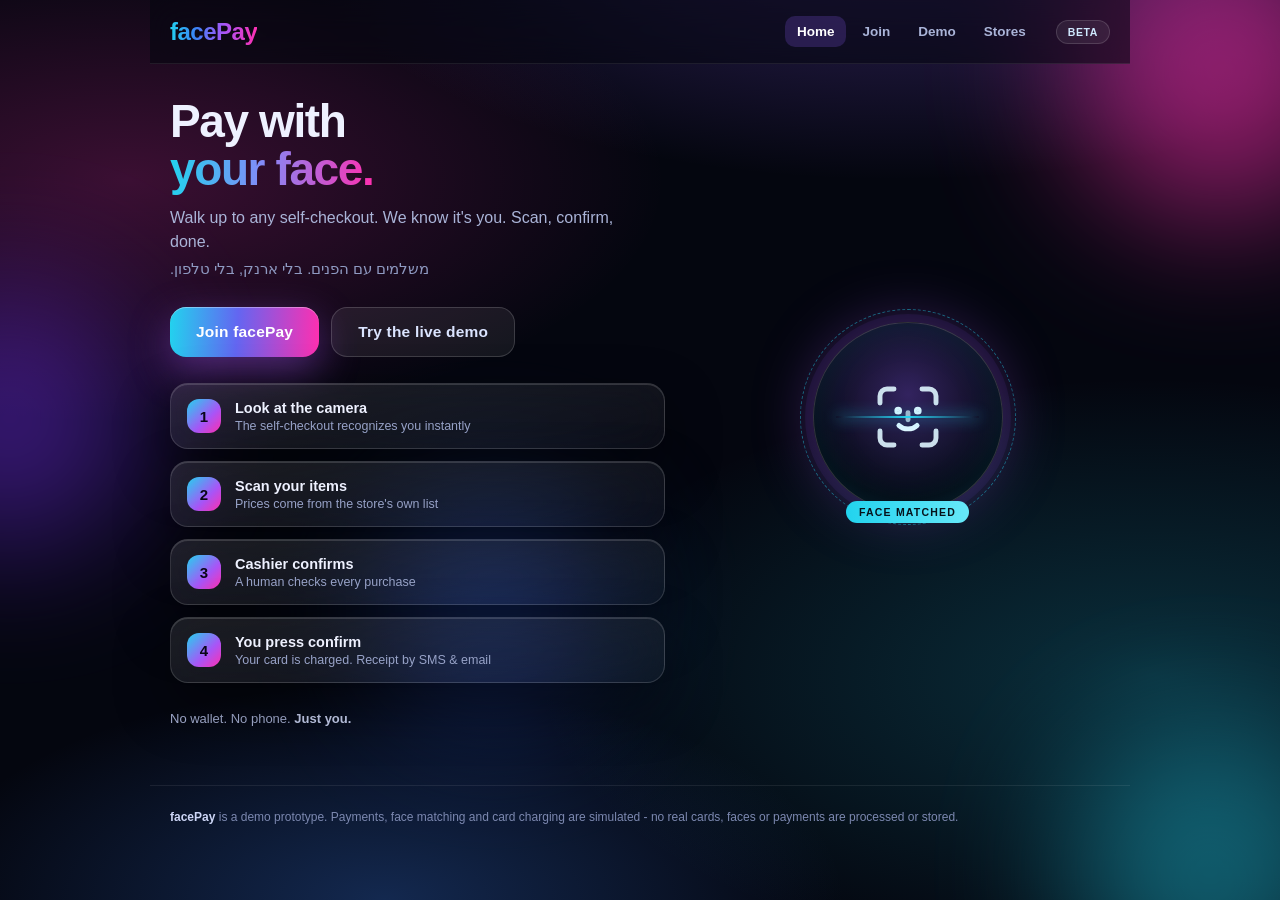
==== index.html @ 2b4fb9c6 "facePay demo: homepage, signup wizard, self-checkout demo, store dashboard" ====
<!DOCTYPE html>
<html lang="en">
<head>
<meta charset="UTF-8">
<meta name="viewport" content="width=device-width, initial-scale=1.0, viewport-fit=cover">
<title>facePay - Pay with your face</title>
<meta name="description" content="facePay demo: walk up to any self-checkout, we know it's you. Scan, confirm, done.">
<link rel="stylesheet" href="styles.css">
<link rel="icon" href="data:image/svg+xml,<svg xmlns='http://www.w3.org/2000/svg' viewBox='0 0 24 24' fill='none' stroke='%23a855f7' stroke-width='2' stroke-linecap='round'><path d='M4 8V6a2 2 0 0 1 2-2h2'/><path d='M16 4h2a2 2 0 0 1 2 2v2'/><path d='M20 16v2a2 2 0 0 1-2 2h-2'/><path d='M8 20H6a2 2 0 0 1-2-2v-2'/><circle cx='9.2' cy='10.2' r='.6' fill='%23a855f7'/><circle cx='14.8' cy='10.2' r='.6' fill='%23a855f7'/><path d='M9.4 14.4c.7.7 1.6 1 2.6 1s1.9-.3 2.6-1'/></svg>">
</head>
<body>
<div class="aurora">
  <div class="blob blob-1"></div>
  <div class="blob blob-2"></div>
  <div class="blob blob-3"></div>
  <div class="blob blob-4"></div>
</div>

<header class="site-nav">
  <a class="wordmark" href="#/">facePay</a>
  <nav>
    <a href="#/" data-nav="home">Home</a>
    <a href="#/signup" data-nav="signup">Join</a>
    <a href="#/checkout" data-nav="checkout">Demo</a>
    <a href="#/dashboard" data-nav="dashboard">Stores</a>
  </nav>
  <span class="badge-pill">BETA</span>
</header>

<main id="app"></main>

<footer class="site-foot">
  <p><strong>facePay</strong> is a demo prototype. Payments, face matching and card charging are simulated - no real cards, faces or payments are processed or stored.</p>
</footer>

<script src="app.js"></script>
</body>
</html>
---- styles.css ----
* { box-sizing: border-box; }
html, body { margin: 0; min-height: 100%; }

body {
  font-family: -apple-system, BlinkMacSystemFont, 'Segoe UI', Roboto, 'Helvetica Neue', Arial, sans-serif;
  background: #04060f;
  color: #eef1ff;
  -webkit-font-smoothing: antialiased;
}

/* ---------- aurora backdrop ---------- */
.aurora {
  position: fixed;
  inset: 0;
  z-index: 0;
  overflow: hidden;
  background:
    radial-gradient(ellipse 80% 50% at 70% -10%, rgba(139, 92, 246, 0.35), transparent 60%),
    radial-gradient(ellipse 70% 45% at 10% 20%, rgba(255, 47, 176, 0.22), transparent 60%),
    radial-gradient(ellipse 80% 55% at 90% 75%, rgba(34, 211, 238, 0.20), transparent 60%),
    radial-gradient(ellipse 60% 40% at 30% 100%, rgba(59, 130, 246, 0.28), transparent 60%),
    #04060f;
}
.blob { position: absolute; border-radius: 50%; filter: blur(70px); opacity: 0.55; animation: drift 14s ease-in-out infinite alternate; }
.blob-1 { width: 300px; height: 300px; background: #ff2fb0; top: -80px; right: -90px; }
.blob-2 { width: 260px; height: 260px; background: #7b2ff7; top: 32%; left: -120px; opacity: .45; animation-delay: -4s; }
.blob-3 { width: 280px; height: 280px; background: #22d3ee; bottom: -110px; right: -70px; opacity: .4; animation-delay: -8s; }
.blob-4 { width: 220px; height: 220px; background: #2f6bff; top: 55%; left: 30%; opacity: .35; animation-delay: -11s; }
@keyframes drift { from { transform: translate(0,0) scale(1); } to { transform: translate(30px, -24px) scale(1.08); } }

/* ---------- nav ---------- */
.site-nav {
  position: sticky;
  top: 0;
  z-index: 10;
  display: flex;
  align-items: center;
  gap: 18px;
  max-width: 980px;
  margin: 0 auto;
  padding: 16px 20px;
  background: rgba(4, 6, 15, 0.55);
  backdrop-filter: blur(18px);
  -webkit-backdrop-filter: blur(18px);
  border-bottom: 1px solid rgba(255, 255, 255, 0.08);
}
.site-nav nav { display: flex; gap: 4px; margin-left: auto; }
.site-nav nav a {
  color: #aab4d8;
  text-decoration: none;
  font-size: 13.5px;
  font-weight: 600;
  padding: 8px 12px;
  border-radius: 10px;
}
.site-nav nav a:hover { color: #fff; background: rgba(255,255,255,.07); }
.site-nav nav a.active { color: #fff; background: rgba(139, 92, 246, 0.22); }

.wordmark {
  font-size: 24px;
  font-weight: 800;
  letter-spacing: -0.5px;
  background: linear-gradient(92deg, #22d3ee 0%, #3b82f6 30%, #a855f7 62%, #ff2fb0 100%);
  -webkit-background-clip: text;
  background-clip: text;
  color: transparent;
  text-decoration: none;
}
.badge-pill {
  font-size: 10.5px;
  font-weight: 700;
  letter-spacing: .6px;
  padding: 5px 11px;
  border-radius: 999px;
  color: #cfe9ff;
  background: rgba(255, 255, 255, 0.07);
  border: 1px solid rgba(255, 255, 255, 0.14);
}
@media (max-width: 480px) { .site-nav > .badge-pill { display: none; } }

/* ---------- layout ---------- */
main {
  position: relative;
  z-index: 1;
  max-width: 980px;
  margin: 0 auto;
  padding: 34px 20px 50px;
  min-height: 70vh;
}
.screen-narrow { max-width: 430px; margin: 0 auto; }

.site-foot {
  position: relative;
  z-index: 1;
  max-width: 980px;
  margin: 0 auto;
  padding: 22px 20px 34px;
  border-top: 1px solid rgba(255, 255, 255, 0.08);
}
.site-foot p { font-size: 12px; color: #7c88b0; line-height: 1.6; margin: 0; }
.site-foot strong { color: #cdd6f6; }

/* ---------- shared pieces ---------- */
.glass {
  background: linear-gradient(165deg, rgba(255, 255, 255, 0.10), rgba(255, 255, 255, 0.035));
  border: 1px solid rgba(255, 255, 255, 0.14);
  border-radius: 22px;
  backdrop-filter: blur(20px);
  -webkit-backdrop-filter: blur(20px);
  box-shadow: 0 22px 55px rgba(0, 0, 0, 0.45), inset 0 1px 0 rgba(255, 255, 255, 0.14);
}

.hero-title { font-size: 46px; line-height: 1.04; font-weight: 800; letter-spacing: -1.4px; margin: 0 0 12px; }
.hero-title .grad { background: linear-gradient(92deg, #22d3ee, #818cf8 45%, #ff2fb0); -webkit-background-clip: text; background-clip: text; color: transparent; }
.hero-sub { font-size: 16px; line-height: 1.55; color: #aab4d8; margin: 0 0 6px; max-width: 460px; }
.hero-heb { font-size: 14.5px; color: #8f9ac2; margin: 0 0 30px; direction: rtl; text-align: left; }

.btn {
  display: inline-flex;
  align-items: center;
  justify-content: center;
  gap: 8px;
  padding: 15px 26px;
  border: none;
  border-radius: 16px;
  font-family: inherit;
  font-size: 15.5px;
  font-weight: 800;
  letter-spacing: .2px;
  color: #fff;
  cursor: pointer;
  text-decoration: none;
  background: linear-gradient(93deg, #22d3ee 0%, #6366f1 45%, #ff2fb0 100%);
  box-shadow: 0 14px 40px rgba(168, 85, 247, 0.45), inset 0 1px 0 rgba(255, 255, 255, 0.35);
  transition: transform .15s ease, box-shadow .15s ease;
}
.btn:hover { transform: translateY(-2px); box-shadow: 0 18px 48px rgba(168, 85, 247, 0.55), inset 0 1px 0 rgba(255,255,255,.35); }
.btn:disabled { opacity: .55; cursor: default; transform: none; }
.btn-ghost {
  background: rgba(255, 255, 255, 0.07);
  border: 1px solid rgba(255, 255, 255, 0.16);
  box-shadow: none;
  color: #dbe4ff;
}
.btn-block { display: flex; width: 100%; }
.btn-row { display: flex; gap: 12px; flex-wrap: wrap; }

.section-label { font-size: 12px; font-weight: 700; letter-spacing: 1px; text-transform: uppercase; color: #8f9ac2; margin: 26px 2px 12px; }
.page-title { font-size: 30px; font-weight: 800; letter-spacing: -0.8px; margin: 0 0 6px; }
.page-sub { font-size: 14px; color: #98a3c8; margin: 0 0 22px; }

/* ---------- home ---------- */
.home-grid { display: grid; grid-template-columns: 1.1fr .9fr; gap: 40px; align-items: center; }
@media (max-width: 760px) { .home-grid { grid-template-columns: 1fr; gap: 10px; } }

.scan-wrap { display: flex; justify-content: center; padding: 30px 0; }
.scan-ring {
  position: relative;
  width: 190px;
  height: 190px;
  border-radius: 50%;
  display: flex;
  align-items: center;
  justify-content: center;
  background: radial-gradient(circle at 50% 38%, rgba(139, 92, 246, 0.35), rgba(4, 6, 15, 0.6) 70%);
  border: 1.5px solid rgba(255, 255, 255, 0.18);
  box-shadow: 0 0 0 8px rgba(139, 92, 246, 0.08), 0 0 60px rgba(168, 85, 247, 0.35), inset 0 0 40px rgba(34, 211, 238, 0.12);
}
.scan-ring::before {
  content: '';
  position: absolute;
  inset: -14px;
  border-radius: 50%;
  border: 1.5px dashed rgba(34, 211, 238, 0.45);
  animation: spin 24s linear infinite;
}
@keyframes spin { to { transform: rotate(360deg); } }
.scan-line {
  position: absolute;
  left: 12%;
  right: 12%;
  height: 2px;
  border-radius: 2px;
  background: linear-gradient(90deg, transparent, #22d3ee, transparent);
  box-shadow: 0 0 14px #22d3ee;
  animation: scanmove 2.6s ease-in-out infinite;
}
@keyframes scanmove { 0%, 100% { top: 26%; } 50% { top: 70%; } }
.scan-tag {
  position: absolute;
  bottom: -12px;
  font-size: 10.5px;
  font-weight: 700;
  letter-spacing: 1.2px;
  text-transform: uppercase;
  padding: 5px 13px;
  border-radius: 999px;
  color: #06121a;
  background: linear-gradient(90deg, #22d3ee, #67e8f9);
  white-space: nowrap;
}
.scan-ring.scanning .scan-line { animation-duration: .9s; }
.scan-ring.matched { border-color: rgba(110, 231, 183, 0.6); box-shadow: 0 0 0 8px rgba(16,185,129,.1), 0 0 60px rgba(16,185,129,.4); }
.scan-ring.matched .scan-line { display: none; }
.scan-ring.matched .scan-tag { background: linear-gradient(90deg, #34d399, #6ee7b7); }

.steps { display: flex; flex-direction: column; gap: 12px; margin: 26px 0; }
.step { display: flex; align-items: center; gap: 14px; padding: 15px 16px; border-radius: 18px; }
.step-num {
  flex: none;
  width: 34px;
  height: 34px;
  border-radius: 12px;
  display: flex;
  align-items: center;
  justify-content: center;
  font-weight: 800;
  font-size: 15px;
  color: #0a0618;
  background: linear-gradient(135deg, #22d3ee, #a855f7 60%, #ff2fb0);
}
.step-name { font-size: 14.5px; font-weight: 600; }
.step-detail { font-size: 12.5px; color: #98a3c8; margin-top: 2px; }

/* ---------- forms ---------- */
.field { margin-bottom: 14px; }
.field label { display: block; font-size: 12.5px; font-weight: 600; color: #98a3c8; margin: 0 2px 7px; }
.field input, .field select {
  width: 100%;
  padding: 14px 15px;
  font-family: inherit;
  font-size: 15px;
  color: #eef1ff;
  background: rgba(255, 255, 255, 0.06);
  border: 1px solid rgba(255, 255, 255, 0.14);
  border-radius: 14px;
  outline: none;
  transition: border-color .15s, box-shadow .15s;
}
.field input:focus { border-color: rgba(34, 211, 238, 0.6); box-shadow: 0 0 0 3px rgba(34, 211, 238, 0.15); }
.field-row { display: grid; grid-template-columns: 1fr 1fr; gap: 12px; }
.demo-chip {
  display: inline-flex;
  align-items: center;
  gap: 7px;
  font-size: 11.5px;
  font-weight: 700;
  color: #fcd34d;
  background: rgba(251, 191, 36, 0.1);
  border: 1px solid rgba(251, 191, 36, 0.3);
  padding: 7px 12px;
  border-radius: 999px;
  margin-bottom: 16px;
}

.wizard-dots { display: flex; gap: 8px; margin-bottom: 22px; }
.wizard-dots span { width: 26px; height: 4px; border-radius: 2px; background: rgba(255,255,255,.14); }
.wizard-dots span.on { background: linear-gradient(90deg, #22d3ee, #a855f7); }

.form-card { padding: 24px 22px; }

/* ---------- checkout demo ---------- */
.lane-line { font-size: 13px; color: #93a0c8; margin: -10px 0 18px; }
.face-card { padding: 20px; text-align: center; margin-bottom: 14px; }
.face-avatar {
  width: 74px;
  height: 74px;
  margin: 0 auto 12px;
  border-radius: 50%;
  display: flex;
  align-items: center;
  justify-content: center;
  background: radial-gradient(circle at 50% 35%, rgba(34, 211, 238, 0.4), rgba(123, 47, 247, 0.35));
  border: 1.5px solid rgba(255, 255, 255, 0.22);
  box-shadow: 0 0 34px rgba(34, 211, 238, 0.3);
}
.face-name { font-size: 17px; font-weight: 700; }
.face-sub { font-size: 12.5px; color: #6ee7b7; font-weight: 600; margin-top: 3px; }
.face-sub.wait { color: #93a0c8; }

.items-card { padding: 8px 18px; margin-bottom: 14px; }
.item-row { display: flex; justify-content: space-between; align-items: center; padding: 12px 0; font-size: 14px; border-bottom: 1px solid rgba(255, 255, 255, 0.07); }
.item-row:last-child { border-bottom: none; }
.item-row .price { font-weight: 600; color: #cdd6f6; }
.item-row.total { font-size: 15.5px; font-weight: 800; }
.item-row.total .price { background: linear-gradient(90deg, #22d3ee, #ff2fb0); -webkit-background-clip: text; background-clip: text; color: transparent; font-size: 17px; }
.item-row.flash { animation: flash .5s ease; }
@keyframes flash { from { background: rgba(34, 211, 238, 0.18); } to { background: transparent; } }
.items-empty { padding: 22px 0; text-align: center; font-size: 13px; color: #7c88b0; }

.status-row { display: flex; gap: 10px; margin-bottom: 18px; }
.status-chip { flex: 1; display: flex; align-items: center; justify-content: center; gap: 7px; padding: 11px 8px; border-radius: 14px; font-size: 12.5px; font-weight: 600; }
.status-ok { color: #6ee7b7; background: rgba(16, 185, 129, 0.12); border: 1px solid rgba(16, 185, 129, 0.3); }
.status-card { color: #93c5fd; background: rgba(59, 130, 246, 0.12); border: 1px solid rgba(59, 130, 246, 0.3); }
.status-wait { color: #93a0c8; background: rgba(255, 255, 255, 0.05); border: 1px solid rgba(255, 255, 255, 0.1); }

.spinner {
  width: 15px; height: 15px; flex: none;
  border: 2px solid rgba(255,255,255,.25);
  border-top-color: #22d3ee;
  border-radius: 50%;
  animation: spinfast .7s linear infinite;
}
@keyframes spinfast { to { transform: rotate(360deg); } }

.receipt { padding: 24px 22px; text-align: center; }
.receipt .check {
  width: 64px; height: 64px; margin: 0 auto 14px;
  border-radius: 50%;
  display: flex; align-items: center; justify-content: center;
  font-size: 28px; color: #06121a; font-weight: 800;
  background: linear-gradient(135deg, #34d399, #22d3ee);
  box-shadow: 0 0 44px rgba(52, 211, 153, 0.45);
  animation: pop .45s cubic-bezier(.2, 1.6, .4, 1);
}
@keyframes pop { from { transform: scale(.4); opacity: 0; } to { transform: scale(1); opacity: 1; } }
.receipt h3 { margin: 0 0 4px; font-size: 20px; }
.receipt .r-sub { font-size: 13px; color: #98a3c8; margin-bottom: 16px; }
.receipt .r-lines { text-align: left; border-top: 1px dashed rgba(255,255,255,.18); padding-top: 6px; }

/* ---------- dashboard ---------- */
.stat-grid { display: grid; grid-template-columns: repeat(auto-fit, minmax(150px, 1fr)); gap: 12px; margin-bottom: 14px; }
.stat-card { padding: 16px; }
.stat-label { font-size: 11.5px; font-weight: 600; letter-spacing: .6px; text-transform: uppercase; color: #8f9ac2; }
.stat-value { font-size: 26px; font-weight: 800; margin-top: 6px; background: linear-gradient(90deg, #67e8f9, #c4b5fd); -webkit-background-clip: text; background-clip: text; color: transparent; }
.stat-delta { font-size: 11.5px; color: #6ee7b7; font-weight: 600; margin-top: 3px; }

.dash-grid { display: grid; grid-template-columns: 1fr 1fr; gap: 14px; align-items: start; }
@media (max-width: 760px) { .dash-grid { grid-template-columns: 1fr; } }

.upload-card { padding: 18px; }
.upload-title { font-size: 15px; font-weight: 700; margin-bottom: 4px; }
.upload-sub { font-size: 12.5px; color: #98a3c8; margin-bottom: 14px; }
.upload-drop {
  border: 1.5px dashed rgba(139, 92, 246, 0.55);
  border-radius: 16px;
  padding: 22px 14px;
  text-align: center;
  font-size: 13px;
  color: #c4b5fd;
  background: rgba(139, 92, 246, 0.07);
  margin-bottom: 12px;
  cursor: pointer;
  transition: background .15s;
}
.upload-drop:hover, .upload-drop.over { background: rgba(139, 92, 246, 0.16); }
.file-line { display: flex; align-items: center; justify-content: space-between; font-size: 12.5px; padding: 10px 12px; border-radius: 12px; background: rgba(255, 255, 255, 0.05); border: 1px solid rgba(255, 255, 255, 0.09); margin-top: 8px; }
.file-line .synced { color: #6ee7b7; font-weight: 700; font-size: 11.5px; }

.price-table { width: 100%; border-collapse: collapse; font-size: 13px; }
.price-table th { text-align: left; font-size: 11px; letter-spacing: .6px; text-transform: uppercase; color: #8f9ac2; padding: 10px 12px; border-bottom: 1px solid rgba(255,255,255,.12); }
.price-table td { padding: 9px 12px; border-bottom: 1px solid rgba(255,255,255,.06); color: #dbe4ff; }
.price-table td:last-child, .price-table th:last-child { text-align: right; font-weight: 600; }
.price-card { padding: 8px 10px; }

.tx-card { padding: 8px 18px; }
.tx-row { display: flex; align-items: center; gap: 12px; padding: 12px 0; border-bottom: 1px solid rgba(255, 255, 255, 0.07); font-size: 13.5px; }
.tx-row:last-child { border-bottom: none; }
.tx-face { flex: none; width: 34px; height: 34px; border-radius: 50%; background: linear-gradient(135deg, rgba(34, 211, 238, 0.5), rgba(255, 47, 176, 0.5)); border: 1px solid rgba(255, 255, 255, 0.18); }
.tx-meta { flex: 1; }
.tx-meta .who { font-weight: 600; }
.tx-meta .when { font-size: 11.5px; color: #8f9ac2; }
.tx-amt { font-weight: 700; color: #cdd6f6; }

.toggle-row { display: flex; align-items: center; justify-content: space-between; padding: 13px 2px; font-size: 13.5px; border-bottom: 1px solid rgba(255,255,255,.07); }
.toggle-row:last-child { border-bottom: none; }
.toggle { position: relative; width: 42px; height: 24px; border-radius: 999px; background: rgba(255,255,255,.14); border: none; cursor: pointer; transition: background .2s; flex: none; }
.toggle::after { content: ''; position: absolute; top: 3px; left: 3px; width: 18px; height: 18px; border-radius: 50%; background: #fff; transition: left .2s; }
.toggle.on { background: linear-gradient(90deg, #22d3ee, #a855f7); }
.toggle.on::after { left: 21px; }

.toast {
  position: fixed;
  left: 50%;
  bottom: 26px;
  transform: translateX(-50%);
  z-index: 50;
  padding: 12px 20px;
  border-radius: 14px;
  font-size: 13.5px;
  font-weight: 600;
  color: #eef1ff;
  background: rgba(20, 26, 48, 0.92);
  border: 1px solid rgba(139, 92, 246, 0.5);
  box-shadow: 0 14px 40px rgba(0,0,0,.5);
  backdrop-filter: blur(12px);
  animation: toastin .25s ease;
}
@keyframes toastin { from { transform: translate(-50%, 12px); opacity: 0; } to { transform: translate(-50%, 0); opacity: 1; } }
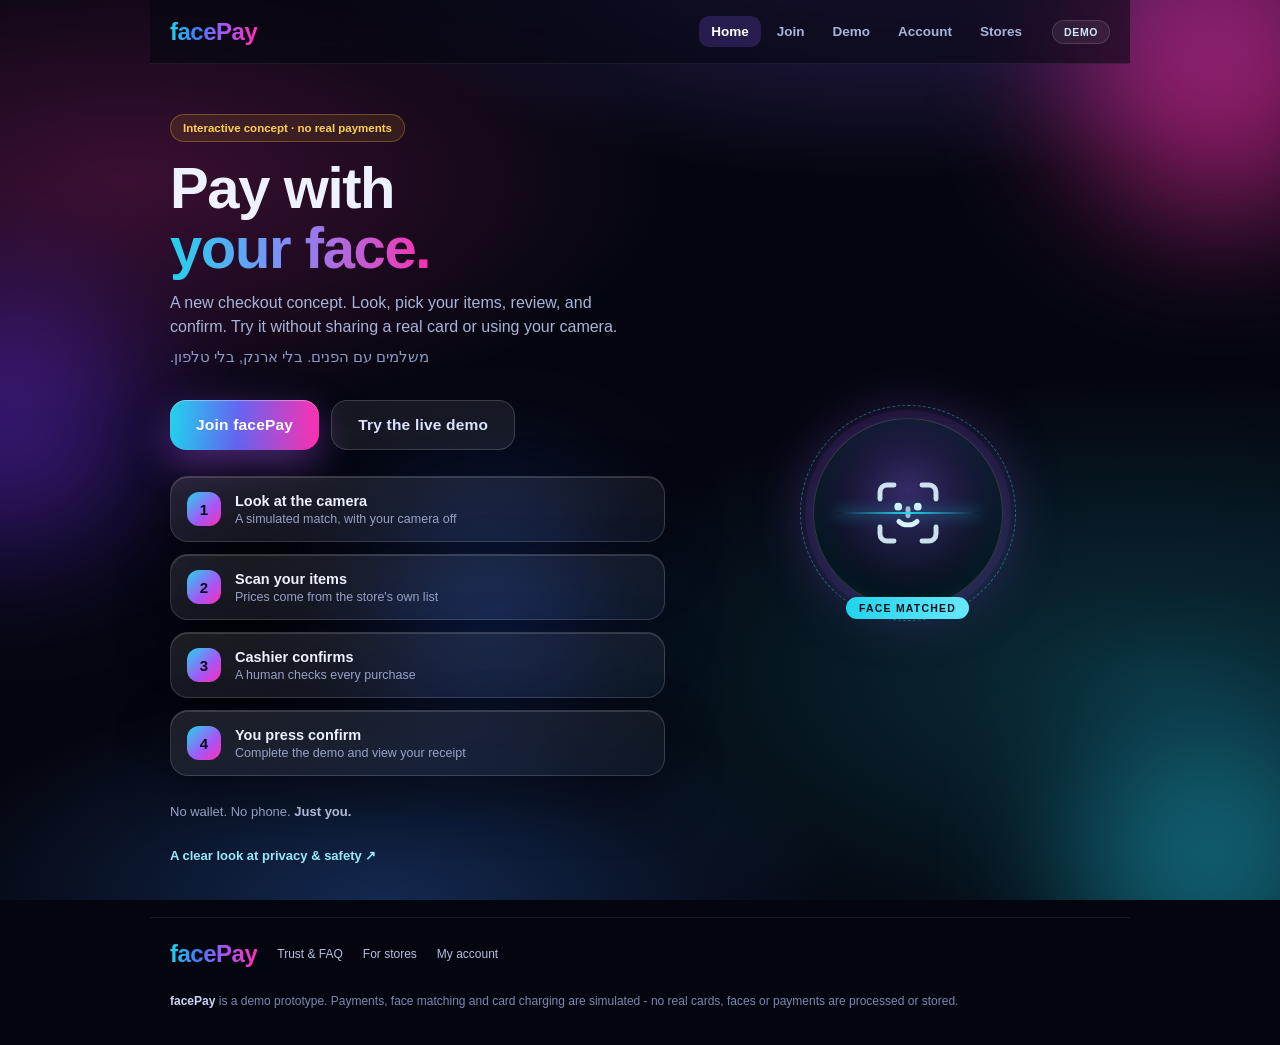
==== commit 07535d95: "Add usable catalog checkout, local receipts, customer account and merchant preview" ====
--- a/index.html
+++ b/index.html
@@ -5,7 +5,7 @@
 <meta name="viewport" content="width=device-width, initial-scale=1.0, viewport-fit=cover">
 <title>facePay - Pay with your face</title>
 <meta name="description" content="facePay demo: walk up to any self-checkout, we know it's you. Scan, confirm, done.">
-<link rel="stylesheet" href="styles.css">
+<link rel="stylesheet" href="styles.css?v=2">
 <link rel="icon" href="data:image/svg+xml,<svg xmlns='http://www.w3.org/2000/svg' viewBox='0 0 24 24' fill='none' stroke='%23a855f7' stroke-width='2' stroke-linecap='round'><path d='M4 8V6a2 2 0 0 1 2-2h2'/><path d='M16 4h2a2 2 0 0 1 2 2v2'/><path d='M20 16v2a2 2 0 0 1-2 2h-2'/><path d='M8 20H6a2 2 0 0 1-2-2v-2'/><circle cx='9.2' cy='10.2' r='.6' fill='%23a855f7'/><circle cx='14.8' cy='10.2' r='.6' fill='%23a855f7'/><path d='M9.4 14.4c.7.7 1.6 1 2.6 1s1.9-.3 2.6-1'/></svg>">
 </head>
 <body>
@@ -22,17 +22,18 @@
     <a href="#/" data-nav="home">Home</a>
     <a href="#/signup" data-nav="signup">Join</a>
     <a href="#/checkout" data-nav="checkout">Demo</a>
-    <a href="#/dashboard" data-nav="dashboard">Stores</a>
+    <a href="#/account" data-nav="account">Account</a>
+    <a href="#/business" data-nav="business">Stores</a>
   </nav>
-  <span class="badge-pill">BETA</span>
+  <span class="badge-pill">DEMO</span>
 </header>
 
-<main id="app"></main>
+<main id="app" tabindex="-1"></main>
 
-<footer class="site-foot">
+<footer class="site-foot"><div class="footer-links"><a class="wordmark" href="#/">facePay</a><a href="#/security">Trust & FAQ</a><a href="#/business">For stores</a><a href="#/account">My account</a></div>
   <p><strong>facePay</strong> is a demo prototype. Payments, face matching and card charging are simulated - no real cards, faces or payments are processed or stored.</p>
 </footer>
 
-<script src="app.js"></script>
+<script src="app.js?v=2"></script>
 </body>
 </html>
--- a/styles.css
+++ b/styles.css
@@ -387,3 +387,160 @@
   animation: toastin .25s ease;
 }
 @keyframes toastin { from { transform: translate(-50%, 12px); opacity: 0; } to { transform: translate(-50%, 0); opacity: 1; } }
+
+/* ---------- product round two ---------- */
+:root { color-scheme: dark; }
+:focus-visible { outline: 2px solid #67e8f9; outline-offset: 4px; }
+.grad { background:linear-gradient(95deg,#67e8f9,#b5a5ff 52%,#ff7dcd);background-clip:text;-webkit-background-clip:text;color:transparent; }
+.eyebrow { color:#8ee9f6;font-size:10px;line-height:1.6;letter-spacing:2px;font-weight:750;margin:0 0 13px; }
+h2 { font-size:25px;line-height:1.2;letter-spacing:-.6px;margin:0 0 14px; }
+h3 { margin:0 0 8px;line-height:1.3; }
+p { line-height:1.65; }
+.muted { color:#abb6d7;font-size:14px;line-height:1.65; }
+.panel { padding:28px; }
+.panel-heading { display:flex;gap:12px;justify-content:space-between;align-items:center;margin-bottom:20px; }
+.panel-heading h2 { font-size:18px;letter-spacing:-.3px;margin:0; }
+.panel-heading .badge-pill { font-size:9px;padding:5px 8px;white-space:nowrap; }
+.text-link { display:inline-block;color:#9aeafb;text-decoration:none;font-size:13px;font-weight:600;line-height:1.6;margin:18px 0 0; }
+.text-link:hover { color:white;text-decoration:underline; }
+.local-note { color:#9ca8ca;font-size:11px;line-height:1.7; }
+.text-button { background:none;border:0;padding:16px 0;color:#a8dff2;cursor:pointer;font-family:inherit;line-height:1.4;font-size:12px; }
+.btn + .btn-block { margin-top:10px; }
+.footer-links { display:flex;gap:20px;align-items:center;flex-wrap:wrap;margin-bottom:24px; }
+.footer-links>a:not(.wordmark) { color:#b3bfdf;font-size:12px;text-decoration:none; }
+.sr-only { position:absolute;width:1px;height:1px;padding:0;overflow:hidden;clip:rect(0,0,0,0);white-space:nowrap; }
+.search-input { background:rgba(1,4,14,.32);border:1px solid #ffffff25;border-radius:13px;color:#f3f5ff;padding:13px 14px;width:100%;font:inherit;font-size:13px;outline:none; }
+.search-input:focus { border-color:#67e8f9; }
+.search-input::placeholder { color:#9da8c7; }
+.account-head { margin-bottom:30px; }
+.account-head .page-title { font-size:44px;line-height:1.1;letter-spacing:-1.6px;margin-bottom:14px; }
+.account-grid { display:grid;grid-template-columns:.9fr 1.2fr;gap:26px;align-items:start; }
+.wallet-card { padding:26px;position:relative;overflow:hidden;aspect-ratio:1.65;background:radial-gradient(ellipse at 95% 90%,#258b9960,transparent 60%),radial-gradient(ellipse at 20% 0%,#ae37aa70,transparent 70%),linear-gradient(135deg,#222448c9,#111f39d9); }
+.wallet-card::after { content:'';position:absolute;inset:50px -30px -160px 90px;border:1px solid #ffffff24;border-radius:50%;box-shadow:0 0 0 25px #ffffff07,0 0 0 50px #ffffff05;transform:rotate(-25deg);pointer-events:none; }
+.wallet-top,.wallet-bottom { display:flex;justify-content:space-between;align-items:center;position:relative;z-index:1;gap:10px; }
+.wallet-top>span:first-child { font-size:19px;font-weight:750; }
+.wallet-bottom { font-size:11px;color:#d0d9ef; }
+.wallet-bottom>span:first-child { max-width:60%;overflow:hidden;text-overflow:ellipsis;white-space:nowrap; }
+.wallet-orbit { padding:18px 0 0; }
+.card-digits { font-size:19px;letter-spacing:1.2px;margin:8px 0 23px;position:relative;z-index:1; }
+.mini-stats { display:grid;grid-template-columns:1fr 1fr;gap:20px;margin:23px 0 16px; }
+.mini-stats div { border-left:2px solid #9c85fd60;padding-left:14px; }
+.mini-stats strong { display:block;font-size:24px; }
+.mini-stats span { display:block;color:#a4afd0;font-size:11px;margin-top:5px; }
+.activity-row { display:flex;align-items:center;gap:12px;text-align:left;color:inherit;background:none;border:0;border-bottom:1px solid #ffffff15;padding:18px 0;width:100%;font-family:inherit;cursor:pointer; }
+.activity-row:last-child { border-bottom:0; }
+.activity-row:hover .activity-meta strong { color:#8ee9f6; }
+.activity-icon { width:34px;height:34px;border-radius:12px;display:grid;place-items:center;color:#76e9c3;background:#29ba9420;flex:none; }
+.activity-meta { flex:1;min-width:0; }
+.activity-meta strong { font-size:13px;display:block;overflow-wrap:anywhere; }
+.activity-meta>span { display:block;color:#a4afd0;font-size:10px;margin-top:6px; }
+.activity-price { font-weight:700;font-size:14px;white-space:nowrap; }
+.activity-price small { display:block;color:#8cddf3;font-size:9px;font-weight:500;margin-top:6px; }
+.empty-state { text-align:center;padding:32px 0 12px; }
+.empty-icon { display:inline-grid;place-items:center;width:70px;height:70px;border:1px solid #b8a6ff40;border-radius:24px;background:#9980ff12;margin-bottom:20px; }
+.empty-state h3 { font-size:17px; }
+.empty-state p { font-size:13px;color:#a7b2d3;max-width:270px;margin:10px auto 22px; }
+.preferences { display:grid;grid-template-columns:1fr 1fr;gap:40px;margin-top:30px; }
+.preferences .toggle-row:first-child { padding-top:0; }
+.reset-panel { margin:34px 0 0;display:flex;align-items:center;justify-content:space-between;gap:24px;padding:0 4px; }
+.reset-panel h3 { font-size:15px; }
+.reset-panel p { font-size:12px;margin:0; }
+.reset-panel .btn { font-size:12px;padding:13px 17px;flex:none; }
+.modal-open { overflow:hidden; }
+.detail-dialog { color:#eef1ff;background:linear-gradient(145deg,#282142,#0b1c2b);width:calc(100% - 32px);max-width:440px;max-height:85dvh;padding:44px 25px 28px;overflow-y:auto; }
+.detail-dialog::backdrop { background:#030512c9;backdrop-filter:blur(10px); }
+.dialog-close { position:absolute;right:13px;top:10px;background:#ffffff0d;color:white;font-size:24px;border:0;border-radius:50%;height:34px;width:34px;cursor:pointer; }
+.receipt-detail { text-align:center; }
+.receipt-detail .r-lines { text-align:left;margin-top:20px;border-top:1px dashed #ffffff35; }
+.receipt-detail .item-row { gap:16px; }
+.receipt-stamp { display:inline-block;color:#7de6c5;font-size:9px;letter-spacing:1.3px;border:1px solid #71e1b940;background:#2dd4a210;border-radius:8px;padding:7px 10px;margin-bottom:22px; }
+.receipt-id { font-family:monospace;color:#b8c5e4;font-size:12px;padding:12px 0 22px; }
+.business-intro { max-width:580px;margin-bottom:34px; }
+.business-intro .hero-sub { margin:18px 0 22px; }
+.business-grid { display:grid;grid-template-columns:1fr 1fr;gap:60px;align-items:center; }
+.business-grid .field { margin-bottom:20px; }
+.field select { appearance:auto; }
+.field select option { background:#151c33; }
+.benefit { display:flex;gap:18px;margin-bottom:28px; }
+.benefit>span { color:#8bd9f3;font-size:12px;letter-spacing:1px;padding-top:2px; }
+.benefit h3 { font-size:17px; }
+.benefit p { color:#a7b2d3;font-size:13px;margin:0; }
+.launch-note { padding:22px;display:flex;gap:15px;align-items:start;margin-top:40px; }
+.launch-note h3 { font-size:14px; }
+.launch-note p { font-size:12px;color:#a7b2d3;margin:0; }
+.status-dot { width:7px;height:7px;display:inline-block;background:#6ee7bd;border-radius:50%;box-shadow:0 0 10px #4ade8060;flex:none;margin-top:5px; }
+.setup-success h1 { margin:0 0 15px;overflow-wrap:anywhere; }
+.setup-summary { margin:25px 0 30px; }
+.setup-summary>div { display:flex;gap:20px;justify-content:space-between;border-bottom:1px solid #ffffff16;padding:14px 0;font-size:12px; }
+.setup-summary span { color:#a7b2d3; }
+.setup-summary strong { text-align:right; }
+.trust-hero { max-width:640px;margin-bottom:30px; }
+.trust-hero .hero-sub { margin-top:20px; }
+.trust-banner { display:flex;gap:15px;align-items:start;padding:20px 24px;margin-bottom:25px;border-color:#81dddb40; }
+.trust-banner strong { font-size:14px; }
+.trust-banner p { margin:3px 0 0;color:#b0c2d8;font-size:12px; }
+.trust-grid { display:grid;grid-template-columns:1fr 1fr;gap:20px; }
+.feature-mark { font-size:36px;color:#8ce6ef;display:block;margin-bottom:25px; }
+.future-card .feature-mark,.future-card .eyebrow { color:#dbb2f6; }
+.faq-section { max-width:700px;margin:60px auto; }
+.faq-list { margin-top:25px; }
+.faq-list details { border-bottom:1px solid #ffffff24; }
+.faq-list summary { list-style:none;display:flex;gap:20px;justify-content:space-between;align-items:center;padding:22px 0;cursor:pointer;font-size:14px;font-weight:600;line-height:1.5; }
+.faq-list summary::-webkit-details-marker { display:none; }
+.faq-list summary span { color:#a6dce9;font-size:23px;flex:none;font-weight:400; }
+.faq-list details[open] summary span { transform:rotate(45deg); }
+.faq-list details p { font-size:13px;color:#acb9d6;margin:0 32px 24px 0; }
+.trust-end { padding:30px;display:flex;align-items:center;justify-content:space-between;gap:30px; }
+.trust-end h2 { font-size:21px;margin:0; }
+.dashboard-actions { display:flex;gap:20px;align-items:center;flex-wrap:wrap;margin-bottom:25px; }
+.dashboard-actions .btn { font-size:13px;padding:12px 18px; }
+.dashboard-actions .text-link { margin:0; }
+.toggle:disabled { opacity:.6;cursor:not-allowed; }
+.test-card { padding:22px;margin:25px 0;border:1px solid #ffffff30;border-radius:18px;background:linear-gradient(120deg,#723e9a50,#2dabc235); }
+.test-card span,.test-card strong,.test-card small { display:block; }
+.test-card span { font-size:12px; }.test-card strong { font-size:20px;letter-spacing:2px;margin:25px 0; }.test-card small { font-size:10px;color:#bbcae2; }
+.checkout-heading { margin-bottom:26px; }
+.checkout-progress { display:flex;gap:6px;margin-top:22px; }
+.checkout-progress span { flex:1;border-top:2px solid #ffffff20;padding-top:12px;color:#9da8ca;font-size:11px; }
+.checkout-progress .current { color:#a3f0f5;border-color:#67e8f9; }.checkout-progress .complete { border-color:#67e8f950; }
+.start-card { text-align:center; }.start-card h2 { margin-top:12px; }
+.matched-banner { display:flex;align-items:center;gap:8px;font-size:12px;color:#97e4ca;margin:0 0 20px;flex-wrap:wrap; }
+.matched-banner .status-dot { margin:0; }.matched-banner>span:last-child { margin-left:auto;color:#a4b9da;font-size:11px; }
+.shopping-grid { display:grid;grid-template-columns:1.1fr 1fr;gap:22px;align-items:start; }
+.catalog { margin:12px 0;max-height:520px;overflow-y:auto;scrollbar-width:thin;scrollbar-color:#67627d transparent; }
+.product-row { display:flex;gap:12px;align-items:center;padding:15px 0;border-bottom:1px solid #ffffff14; }
+.product-icon { width:36px;height:40px;display:grid;place-items:center;border-radius:11px;background:linear-gradient(145deg,#7e6bca30,#3596b920);font-size:22px;color:#b9c8f3;flex:none; }
+.product-info { flex:1;min-width:0; }.product-info strong { display:block;font-size:13px;font-weight:550;overflow-wrap:anywhere; }.product-info>span { font-size:11px;color:#acb9d5;display:block;margin-top:6px; }
+.add-product { border:1px solid #7ad6ed50;background:#55c7e71a;color:#a5f1ff;border-radius:12px;width:40px;height:40px;font:inherit;font-size:24px;cursor:pointer;flex:none; }
+.add-product:hover { background:#55c7e738; }
+.basket-panel { position:sticky;top:96px; }
+.empty-basket { text-align:center;color:#d0daf1;padding:34px 0;font-size:14px;line-height:1.9; }.empty-basket span { color:#a5b2d1;font-size:12px; }
+.basket-total { border-top:1px solid #ffffff2b;padding:22px 0;display:flex;justify-content:space-between;align-items:center;font-size:15px; }.basket-total strong { font-size:25px;color:#9aeafb; }
+.basket-line { display:grid;grid-template-columns:1fr auto;gap:12px;padding:16px 0;border-top:1px solid #ffffff15;align-items:center; }
+.basket-line>div:first-child strong { display:block;font-size:13px;font-weight:550;overflow-wrap:anywhere; }.basket-line>div:first-child>span { display:block;font-size:10px;color:#a9b6d4;margin-top:5px; }
+.basket-line>strong { font-size:13px; }
+.quantity { display:flex;align-items:center;border:1px solid #ffffff25;border-radius:9px;overflow:hidden; }.quantity button { width:30px;height:32px;color:#c6ecff;background:#ffffff08;border:0;font-size:18px;cursor:pointer; }.quantity>span { text-align:center;min-width:25px;font-size:12px; }
+.remove-item { justify-self:end;border:0;background:none;color:#bc8fb3;font-size:22px;width:30px;height:30px;cursor:pointer; }
+.empty-search { text-align:center;color:#b1bfdb;font-size:13px;padding:26px 10px; }
+.item-row { gap:16px; }.item-row>span:first-child { overflow-wrap:anywhere; }.item-row>strong,.item-row>.price { white-space:nowrap;flex:none; }
+@media (min-width:761px) { main { padding-top:50px; }.hero-title { font-size:58px; } }
+@media (max-width:760px) {
+ .account-grid,.business-grid,.trust-grid,.preferences,.shopping-grid { grid-template-columns:1fr;gap:22px; }
+ .account-grid>div:first-child { max-width:440px;width:100%;margin:0 auto; }
+ .business-grid { gap:36px; }.trust-end,.reset-panel { flex-direction:column;align-items:stretch;gap:20px; }.trust-end .btn { font-size:13px; }
+ .wallet-card { aspect-ratio:1.7; }.wallet-orbit { padding-top:12px; }.card-digits { margin-bottom:20px; }
+ .basket-panel { position:static; }.catalog { max-height:380px; }
+}
+@media (max-width:600px) {
+ .site-nav { display:flex;flex-wrap:wrap;gap:14px;padding:13px 20px 0; }
+ .site-nav .wordmark { font-size:25px; }.site-nav>.badge-pill { display:inline-block;margin-left:auto; }
+ .site-nav nav { order:3;display:flex;width:100%;margin:0;justify-content:space-between;padding-bottom:8px;gap:0; }
+ .site-nav nav a { font-size:12px;padding:9px 12px; }
+ main { padding-top:28px; }.panel { padding:23px 21px; }.account-head .page-title { font-size:39px; }
+ .footer-links { gap:16px; }.footer-links .wordmark { width:100%; }
+ .matched-banner>span:last-child { width:100%;margin-left:15px; }
+ .detail-dialog { padding-left:22px;padding-right:22px; }
+ .toast { width:calc(100% - 40px);text-align:center;font-size:12px;bottom:20px; }
+}
+@media (prefers-reduced-motion:reduce) { *,*::before,*::after { animation:none!important;transition:none!important;scroll-behavior:auto!important; } }
+@media print { .site-nav,.site-foot,.aurora,main { display:none; } .detail-dialog { display:block;position:static;box-shadow:none;border:none;background:white;color:black;max-height:none; }.dialog-close,.detail-dialog button { display:none; } }
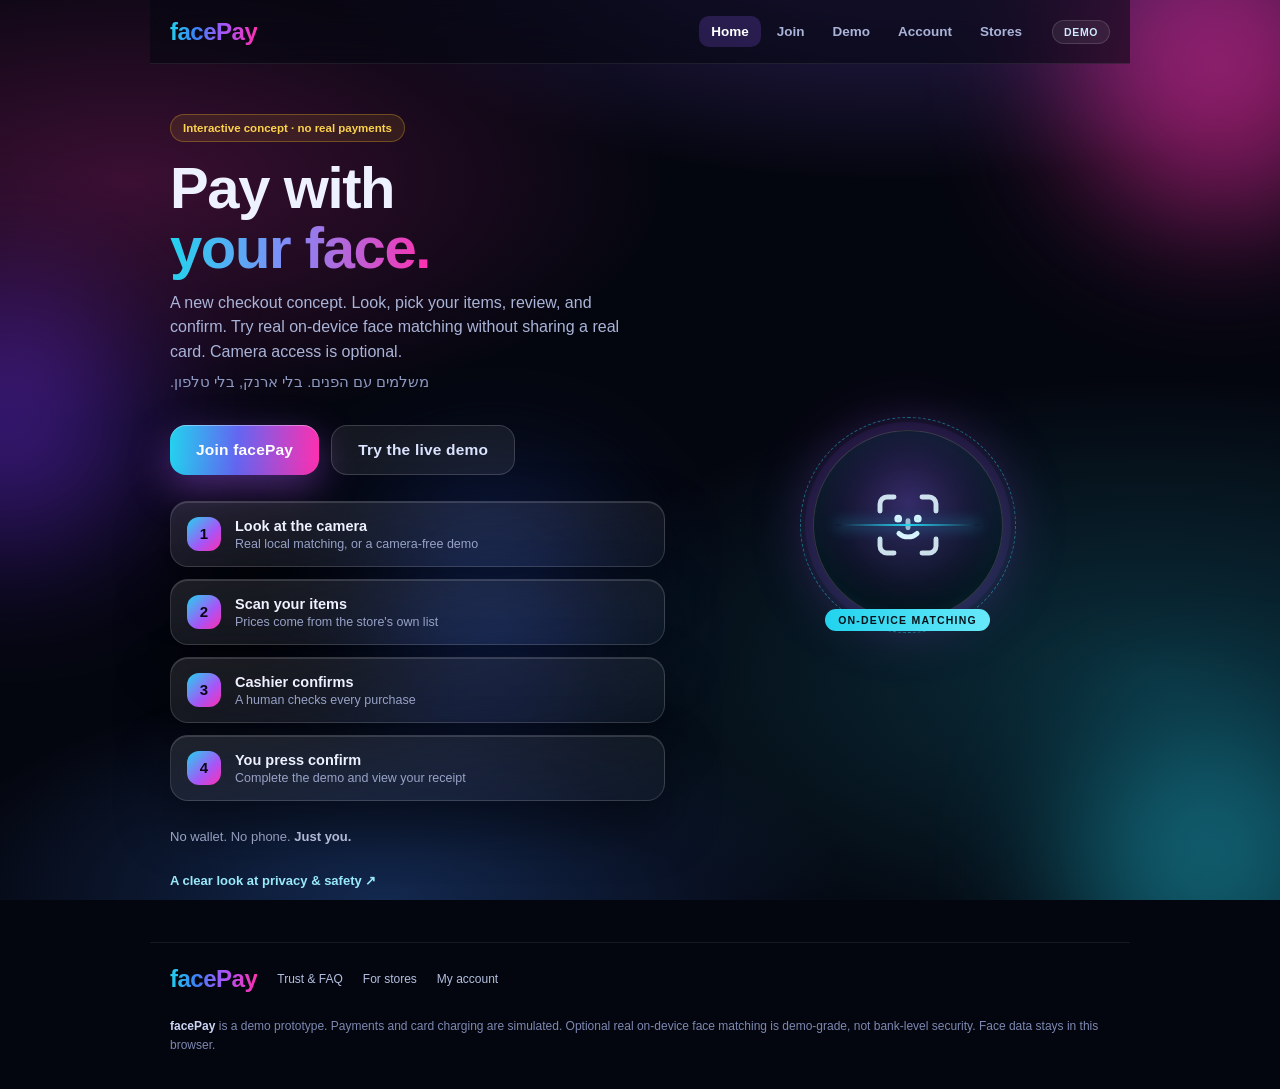
==== commit b8ddf9c5: "Implement real on-device face enrollment and matching with vendored models" ====
--- a/index.html
+++ b/index.html
@@ -3,12 +3,32 @@
 <head>
 <meta charset="UTF-8">
 <meta name="viewport" content="width=device-width, initial-scale=1.0, viewport-fit=cover">
-<title>facePay - Pay with your face</title>
-<meta name="description" content="facePay demo: walk up to any self-checkout, we know it's you. Scan, confirm, done.">
-<link rel="stylesheet" href="styles.css?v=2">
-<link rel="icon" href="data:image/svg+xml,<svg xmlns='http://www.w3.org/2000/svg' viewBox='0 0 24 24' fill='none' stroke='%23a855f7' stroke-width='2' stroke-linecap='round'><path d='M4 8V6a2 2 0 0 1 2-2h2'/><path d='M16 4h2a2 2 0 0 1 2 2v2'/><path d='M20 16v2a2 2 0 0 1-2 2h-2'/><path d='M8 20H6a2 2 0 0 1-2-2v-2'/><circle cx='9.2' cy='10.2' r='.6' fill='%23a855f7'/><circle cx='14.8' cy='10.2' r='.6' fill='%23a855f7'/><path d='M9.4 14.4c.7.7 1.6 1 2.6 1s1.9-.3 2.6-1'/></svg>">
+<title>Pay with your face | facePay Demo</title>
+<meta name="description" content="Explore facePay, an interactive checkout concept. Try on-device face matching, scan demo items and confirm a fictional payment. No real charges.">
+<meta name="theme-color" content="#04060f">
+<meta name="color-scheme" content="dark">
+<link rel="canonical" href="https://facepay.pages.dev/">
+<meta property="og:type" content="website">
+<meta property="og:site_name" content="facePay Demo">
+<meta property="og:title" content="Pay with your face | facePay Demo">
+<meta property="og:description" content="Explore facePay, an interactive checkout concept. Try on-device face matching, scan demo items and confirm a fictional payment. No real charges.">
+<meta property="og:url" content="https://facepay.pages.dev/">
+<meta property="og:image" content="https://facepay.pages.dev/og.jpg">
+<meta property="og:image:width" content="1200">
+<meta property="og:image:height" content="1200">
+<meta property="og:image:alt" content="facePay wordmark on a dark glass aurora background. Interactive demo, no real payments.">
+<meta name="twitter:card" content="summary_large_image">
+<meta name="twitter:title" content="Pay with your face | facePay Demo">
+<meta name="twitter:description" content="Explore facePay, an interactive checkout concept. Try on-device face matching, scan demo items and confirm a fictional payment. No real charges.">
+<meta name="twitter:image" content="https://facepay.pages.dev/og.jpg">
+<link rel="icon" type="image/svg+xml" href="/favicon.svg">
+<link rel="icon" type="image/x-icon" sizes="16x16 32x32 48x48" href="/favicon.ico">
+<link rel="apple-touch-icon" sizes="180x180" href="/apple-touch-icon.png">
+<link rel="manifest" href="/site.webmanifest">
+<link rel="stylesheet" href="/styles.css?v=5">
 </head>
 <body>
+<a class="skip-link" href="#app">Skip to content</a>
 <div class="aurora">
   <div class="blob blob-1"></div>
   <div class="blob blob-2"></div>
@@ -17,23 +37,24 @@
 </div>
 
 <header class="site-nav">
-  <a class="wordmark" href="#/">facePay</a>
+  <a class="wordmark" href="/">facePay</a>
   <nav>
-    <a href="#/" data-nav="home">Home</a>
-    <a href="#/signup" data-nav="signup">Join</a>
-    <a href="#/checkout" data-nav="checkout">Demo</a>
-    <a href="#/account" data-nav="account">Account</a>
-    <a href="#/business" data-nav="business">Stores</a>
+    <a href="/" data-nav="home">Home</a>
+    <a href="/signup" data-nav="signup">Join</a>
+    <a href="/checkout" data-nav="checkout">Demo</a>
+    <a href="/account" data-nav="account">Account</a>
+    <a href="/business" data-nav="business">Stores</a>
   </nav>
   <span class="badge-pill">DEMO</span>
 </header>
 
-<main id="app" tabindex="-1"></main>
+<main id="app" tabindex="-1"><noscript><div class="glass panel"><h1>facePay Demo</h1><p>This interactive prototype needs JavaScript. No real payments are processed.</p></div></noscript></main>
 
-<footer class="site-foot"><div class="footer-links"><a class="wordmark" href="#/">facePay</a><a href="#/security">Trust & FAQ</a><a href="#/business">For stores</a><a href="#/account">My account</a></div>
-  <p><strong>facePay</strong> is a demo prototype. Payments, face matching and card charging are simulated - no real cards, faces or payments are processed or stored.</p>
+<footer class="site-foot"><div class="footer-links"><a class="wordmark" href="/">facePay</a><a href="/security">Trust & FAQ</a><a href="/business">For stores</a><a href="/account">My account</a></div>
+  <p><strong>facePay</strong> is a demo prototype. Payments and card charging are simulated. Optional real on-device face matching is demo-grade, not bank-level security. Face data stays in this browser.</p>
 </footer>
 
-<script src="app.js?v=2"></script>
+<script src="/face.js?v=1"></script>
+<script src="/app.js?v=5"></script>
 </body>
 </html>
--- a/styles.css
+++ b/styles.css
@@ -544,3 +544,43 @@
 }
 @media (prefers-reduced-motion:reduce) { *,*::before,*::after { animation:none!important;transition:none!important;scroll-behavior:auto!important; } }
 @media print { .site-nav,.site-foot,.aurora,main { display:none; } .detail-dialog { display:block;position:static;box-shadow:none;border:none;background:white;color:black;max-height:none; }.dialog-close,.detail-dialog button { display:none; } }
+
+/* ---------------- barcode scanner ---------------- */
+.btn-scan { display: flex; width: 100%; margin: 4px 0 14px; padding: 13px 20px; font-size: 14.5px; }
+.scan-dialog h2 { margin: 10px 0 12px; }
+.viewfinder { position: relative; height: 210px; border-radius: 16px; overflow: hidden; border: 1px solid rgba(255,255,255,.14); background: #050914; display: flex; align-items: center; justify-content: center; margin-bottom: 12px; }
+.viewfinder video { position: absolute; inset: 0; width: 100%; height: 100%; object-fit: cover; }
+.viewfinder.sim { background: repeating-linear-gradient(135deg, #0a1226 0 12px, #0d1730 12px 24px); }
+.sim-bars { width: 150px; height: 74px; border-radius: 8px; background: repeating-linear-gradient(90deg, #dff6ff 0 3px, transparent 3px 6px, #dff6ff 6px 7px, transparent 7px 12px, #dff6ff 12px 16px, transparent 16px 19px); opacity: .9; }
+.vf-line { position: absolute; left: 8%; right: 8%; height: 2px; background: #22d3ee; box-shadow: 0 0 14px #22d3ee; animation: vfscan 1.6s ease-in-out infinite; }
+@keyframes vfscan { 0%,100% { top: 18%; } 50% { top: 80%; } }
+.viewfinder .scan-tag { bottom: 10px; }
+.scan-status { font-size: 13px; color: #9fb0d8; text-align: center; margin: 0 0 8px; }
+.scan-result { text-align: center; padding: 16px 4px 6px; }
+.scan-result h3 { margin: 10px 0 6px; font-size: 20px; }
+.scan-result .check { width: 56px; height: 56px; margin: 0 auto; border-radius: 50%; display: flex; align-items: center; justify-content: center; font-size: 26px; color: #06121a; font-weight: 800; background: linear-gradient(135deg, #34d399, #22d3ee); box-shadow: 0 0 44px rgba(52,211,153,.45); }
+.scan-actions { display: flex; flex-direction: column; gap: 4px; margin-top: 10px; }
+
+/* Finishing details: keyboard navigation, calm motion and in-site errors. */
+.skip-link { position:fixed; top:8px; left:16px; transform:translateY(-150%); z-index:100; background:#e1e9ff; color:#04060f; padding:12px 18px; border-radius:12px; font-weight:700; }
+.skip-link:focus-visible { transform:translateY(0); }
+:focus-visible { outline:2px solid #67e8f9; outline-offset:4px; }
+#app:focus { outline:none; }
+.not-found { max-width:640px; margin:36px auto; padding:40px 32px; text-align:center; }
+.not-found .btn-row { justify-content:center; }
+.error-code { margin:20px 0 8px; font-size:clamp(96px,22vw,152px); line-height:1; font-weight:800; letter-spacing:-8px; background:linear-gradient(100deg,#22d3ee,#a855f7 60%,#ff2fb0); color:transparent; background-clip:text; -webkit-background-clip:text; }
+@media (max-width:480px) { .not-found { padding:28px 20px; margin:12px auto; } }
+@media (prefers-reduced-motion:reduce) { *, *::before, *::after { animation-duration:.01ms !important; animation-iteration-count:1 !important; transition-duration:.01ms !important; scroll-behavior:auto !important; } }
+
+/* Permission-gated local face enrollment and recognition. */
+.face-camera{position:relative;width:100%;aspect-ratio:4/3;overflow:hidden;border:1px solid rgba(139,166,209,.3);border-radius:20px;background:radial-gradient(ellipse at center,#19243a,#080d19);margin:20px 0 16px}
+.face-camera video{width:100%;height:100%;object-fit:cover;transform:scaleX(-1);display:block}
+.face-guide{position:absolute;inset:10% 21% 15%;border:2px dashed rgba(161,194,229,.55);border-radius:46%;pointer-events:none;transition:border-color .2s,box-shadow .2s}
+.face-camera.detected .face-guide{border:2px solid #69efc3;box-shadow:0 0 28px rgba(105,239,195,.18)}
+.camera-label{position:absolute;bottom:9px;left:50%;transform:translateX(-50%);font:600 10px/1.5 monospace;letter-spacing:1px;color:#cbd8ed;white-space:nowrap;padding:4px 9px;background:#090f20dd;border-radius:20px}
+.face-camera.detected .camera-label{color:#69efc3}
+.face-status{font-size:14px;line-height:1.6;color:#c3cfe5;min-height:48px;margin:12px 0 18px;text-align:center}
+.face-enrollment .local-note{line-height:1.7;margin-top:16px}
+.face-enrollment .face-demo{display:block;margin:12px auto}
+.face-start[hidden]{display:none}
+.face-account-state{line-height:1.8}
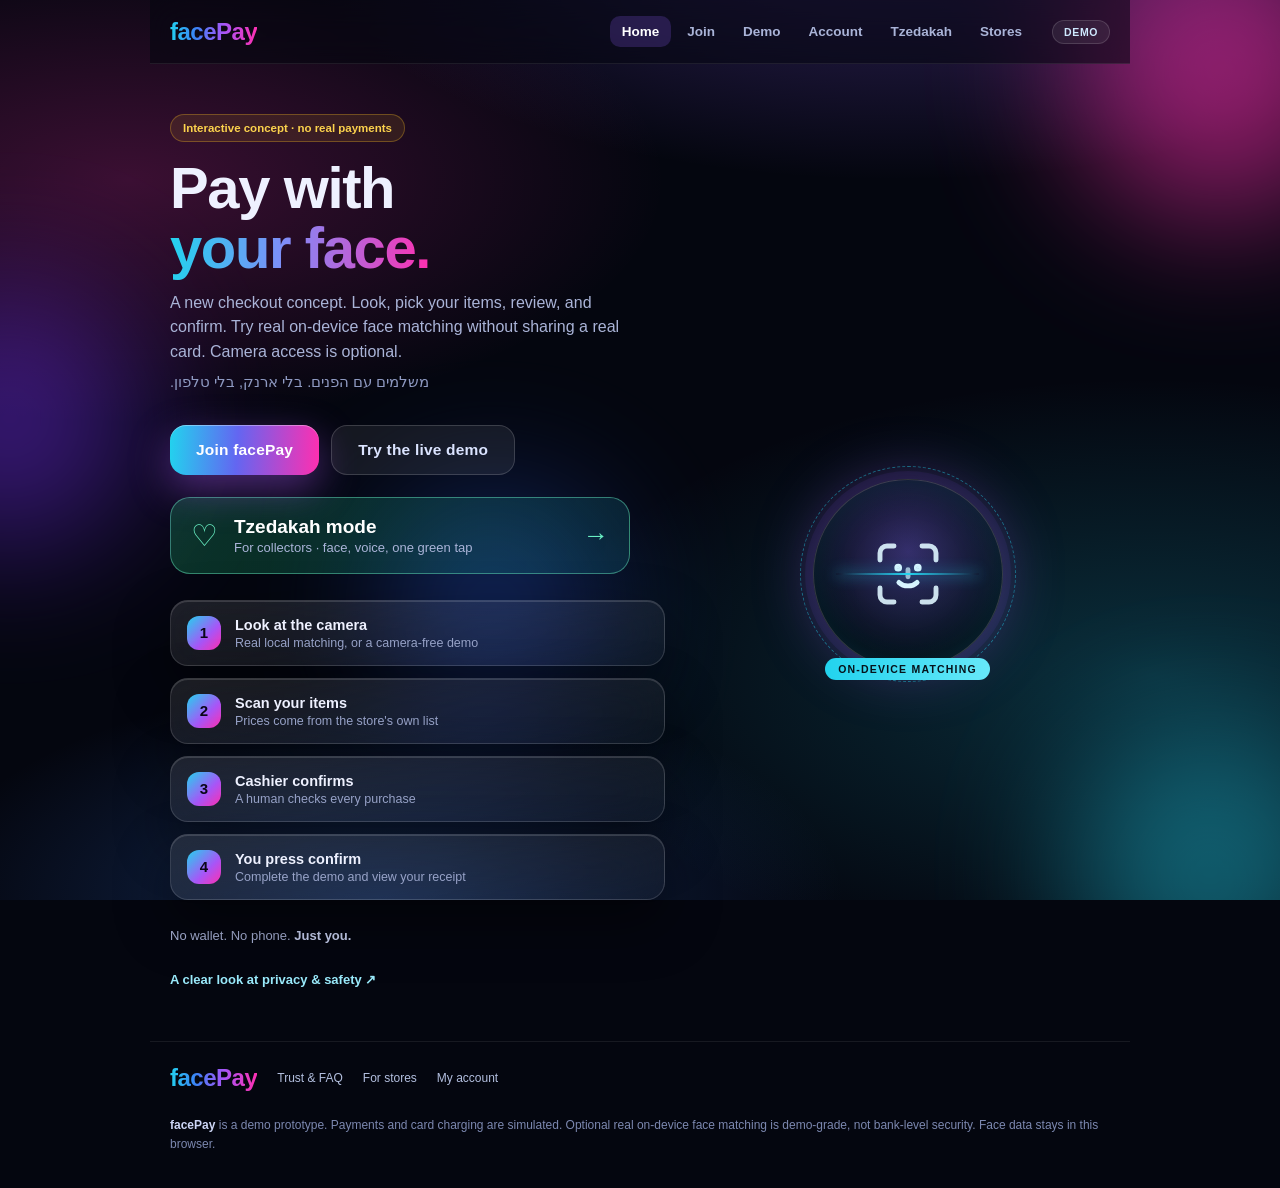
==== commit db77ddb0: "Add Tzedakah mode: collector face match, spoken amount, green confirm, saved donor video and record" ====
--- a/index.html
+++ b/index.html
@@ -25,7 +25,7 @@
 <link rel="icon" type="image/x-icon" sizes="16x16 32x32 48x48" href="/favicon.ico">
 <link rel="apple-touch-icon" sizes="180x180" href="/apple-touch-icon.png">
 <link rel="manifest" href="/site.webmanifest">
-<link rel="stylesheet" href="/styles.css?v=5">
+<link rel="stylesheet" href="/styles.css?v=6">
 </head>
 <body>
 <a class="skip-link" href="#app">Skip to content</a>
@@ -43,6 +43,7 @@
     <a href="/signup" data-nav="signup">Join</a>
     <a href="/checkout" data-nav="checkout">Demo</a>
     <a href="/account" data-nav="account">Account</a>
+    <a href="/tzedakah" data-nav="tzedakah">Tzedakah</a>
     <a href="/business" data-nav="business">Stores</a>
   </nav>
   <span class="badge-pill">DEMO</span>
@@ -55,6 +56,7 @@
 </footer>
 
 <script src="/face.js?v=1"></script>
-<script src="/app.js?v=5"></script>
+<script src="/tzedakah.js?v=2"></script>
+<script src="/app.js?v=6"></script>
 </body>
 </html>
--- a/styles.css
+++ b/styles.css
@@ -584,3 +584,48 @@
 .face-enrollment .face-demo{display:block;margin:12px auto}
 .face-start[hidden]{display:none}
 .face-account-state{line-height:1.8}
+
+/* ---------------- Tzedakah mode (tablet, arm's length) ---------------- */
+.tz-entry{display:flex;align-items:center;gap:16px;margin:22px 0 4px;padding:18px 20px;border-radius:20px;text-decoration:none;color:#fff;background:linear-gradient(100deg,rgba(31,212,122,.22),rgba(34,211,238,.12));border:1px solid rgba(105,239,195,.45);max-width:460px;min-height:72px}
+.tz-entry-ic{font-size:30px;color:#69efc3}.tz-entry strong{display:block;font-size:19px}.tz-entry small{display:block;color:#aab4d8;font-size:13px;margin-top:2px}.tz-entry-go{margin-left:auto;font-size:26px;color:#69efc3}
+.tz{max-width:1080px;margin:0 auto}
+.tz-head{margin-bottom:22px}.tz-title{font-size:44px;line-height:1.05;font-weight:800;letter-spacing:-1.2px;margin:0 0 10px}
+.tz-title .grad{background:linear-gradient(92deg,#69efc3,#22d3ee 50%,#818cf8);-webkit-background-clip:text;background-clip:text;color:transparent}
+.tz-sub{font-size:19px;line-height:1.5;color:#b9c3e6;margin:0;max-width:720px}
+.tz-steps{display:flex;gap:8px;flex-wrap:wrap;margin-top:18px}.tz-steps span{padding:9px 16px;border-radius:999px;font-size:14px;font-weight:700;color:#8f9ac2;border:1px solid rgba(139,166,209,.25)}
+.tz-steps .now{color:#04060f;background:#69efc3;border-color:#69efc3}.tz-steps .done{color:#69efc3;border-color:rgba(105,239,195,.5)}
+.tz-grid{display:grid;grid-template-columns:1.1fr 1fr;gap:22px;align-items:start}
+.tz-cam{position:relative;padding:12px;border-radius:26px}.tz-cam.detected{box-shadow:0 0 0 3px #69efc3,0 0 40px rgba(105,239,195,.3)}
+.tz-vid{aspect-ratio:4/3;border-radius:18px;overflow:hidden;background:radial-gradient(ellipse at center,#19243a,#080d19)}
+.tz-vid video{width:100%;height:100%;object-fit:cover;transform:scaleX(-1);display:block}
+.tz-cam-label{position:absolute;left:26px;bottom:26px;padding:7px 12px;border-radius:999px;background:rgba(4,6,15,.75);color:#8ee9f6;font-size:12px;font-weight:800;letter-spacing:1.4px}
+.tz-rec{position:absolute;right:26px;top:26px;padding:7px 13px;border-radius:999px;background:#e11d48;color:#fff;font-size:13px;font-weight:800;animation:tzblink 1s infinite}
+@keyframes tzblink{50%{opacity:.45}}
+.tz-donor-chip{position:absolute;left:26px;top:26px;padding:10px 16px;border-radius:16px;background:rgba(4,6,15,.78);display:flex;flex-direction:column}.tz-donor-chip strong{font-size:22px}.tz-donor-chip span{font-size:12px;color:#69efc3;font-weight:800;letter-spacing:1px}
+.tz-side{padding:22px;display:flex;flex-direction:column;gap:14px;border-radius:26px}
+.tz-status{font-size:20px;line-height:1.45;margin:0;color:#e6ecff;min-height:58px}
+.tz-big{display:flex;flex-direction:column;align-items:center;justify-content:center;gap:4px;min-height:84px;padding:18px 26px;border:0;border-radius:22px;font-weight:800;font-size:24px;font-family:inherit;line-height:1.1;color:#fff;cursor:pointer;background:linear-gradient(93deg,#22d3ee,#6366f1 50%,#ff2fb0);box-shadow:0 14px 40px rgba(99,102,241,.4)}
+.tz-big small{font-size:14px;font-weight:600;opacity:.85}.tz-big.alt{background:rgba(255,255,255,.07);box-shadow:none;border:1px solid rgba(139,166,209,.4)}.tz-big.danger{background:rgba(225,29,72,.18);border:1px solid rgba(225,29,72,.6);box-shadow:none}
+.tz-big:disabled,.tz-confirm:disabled{opacity:.6}
+.tz-hero-actions{display:grid;grid-template-columns:1fr 1fr;gap:18px;margin:26px 0}
+.tz-link{background:none;border:0;color:#a8dff2;font-weight:700;font-size:17px;font-family:inherit;line-height:1.1;padding:16px 4px;cursor:pointer;text-align:left;min-height:56px}
+.tz-note{max-width:640px;font-size:13px}
+.tz-field label{display:block;font-size:13px;font-weight:800;letter-spacing:1px;color:#8ee9f6;margin-bottom:6px}.tz-field input,.tz-custom input{width:100%;box-sizing:border-box;font-weight:600;font-size:22px;font-family:inherit;line-height:1.1;padding:16px 18px;border-radius:16px;border:1px solid rgba(139,166,209,.4);background:rgba(4,6,15,.6);color:#fff;min-height:64px}
+.tz-mic{display:flex;align-items:center;gap:12px;font-size:18px;font-weight:700;color:#cdd6f6}.tz-mic-dot{width:16px;height:16px;border-radius:50%;background:#6b7599}.tz-mic.live .tz-mic-dot{background:#e11d48;animation:tzblink 1s infinite}.tz-mic.done .tz-mic-dot{background:#1fd47a}
+.tz-heard{min-height:78px;padding:16px 18px;border-radius:18px;background:rgba(4,6,15,.55);border:1px dashed rgba(139,166,209,.35);font-size:26px;line-height:1.3;color:#fff}.tz-heard small{display:block;font-size:11px;letter-spacing:1.6px;color:#8ee9f6;font-weight:800;margin-bottom:4px}.tz-heard em{display:block;font-size:15px;color:#aab4d8;font-style:normal;margin-top:6px}
+.tz-amount{display:flex;align-items:baseline;gap:14px}.tz-amount small{font-size:13px;letter-spacing:2px;color:#8ee9f6;font-weight:800}.tz-amount strong{font-size:74px;line-height:1;letter-spacing:-2px;color:#fff}
+.tz-confirm{display:flex;flex-direction:column;align-items:center;justify-content:center;gap:6px;width:100%;min-height:128px;border:0;border-radius:28px;font-weight:800;font-size:40px;font-family:inherit;line-height:1.1;color:#03150c;cursor:pointer;background:linear-gradient(180deg,#4dff9f,#17c964);box-shadow:0 0 0 4px rgba(77,255,159,.25),0 18px 50px rgba(23,201,100,.55);animation:tzpulse 1.8s infinite}
+.tz-confirm[hidden]{display:none}.tz-confirm small{font-size:15px;font-weight:700;opacity:.8}
+@keyframes tzpulse{50%{box-shadow:0 0 0 12px rgba(77,255,159,.12),0 18px 50px rgba(23,201,100,.55)}}
+.tz-row{display:flex;gap:12px}.tz-mid{flex:1;min-height:64px;padding:12px 18px;border-radius:18px;border:1px solid rgba(139,166,209,.4);background:rgba(255,255,255,.07);color:#fff;font-weight:800;font-size:18px;font-family:inherit;line-height:1.1;cursor:pointer}
+.tz-label-small{font-size:14px;color:#aab4d8;margin:4px 0 0}.tz-presets{display:grid;grid-template-columns:repeat(3,1fr);gap:10px;margin:10px 0}.tz-pre{min-height:68px;border-radius:18px;border:1px solid rgba(105,239,195,.4);background:rgba(105,239,195,.08);color:#fff;font-weight:800;font-size:24px;font-family:inherit;line-height:1.1;cursor:pointer}.tz-custom{display:flex;gap:10px}.tz-custom .tz-mid{flex:0 0 110px}
+.tz-charging{text-align:center;padding:90px 0}.tz-spin{width:90px;height:90px;margin:0 auto 28px;border-radius:50%;border:8px solid rgba(139,166,209,.25);border-top-color:#69efc3;animation:tzspin 1s linear infinite}@keyframes tzspin{to{transform:rotate(360deg)}}
+.tz-success{text-align:center;padding:36px 28px;border-radius:30px;max-width:760px;margin:0 auto}.tz-check{width:120px;height:120px;margin:0 auto 18px;border-radius:50%;background:linear-gradient(180deg,#4dff9f,#17c964);color:#03150c;font-size:72px;line-height:120px;font-weight:800;box-shadow:0 0 60px rgba(77,255,159,.5)}
+.tz-receipt{display:grid;grid-template-columns:1fr 1fr;gap:10px;text-align:left;margin:22px 0}.tz-receipt div,.tz-facts div{padding:13px 16px;border-radius:16px;background:rgba(4,6,15,.5)}.tz-receipt span,.tz-facts span{display:block;font-size:11px;letter-spacing:1.5px;color:#8ee9f6;font-weight:800;text-transform:uppercase}.tz-receipt strong,.tz-facts strong{display:block;font-size:18px;margin-top:3px;overflow-wrap:anywhere}
+.tz-donor-list{display:flex;flex-direction:column;gap:12px;margin-bottom:22px}.tz-donor{display:flex;align-items:center;gap:16px;width:100%;padding:18px 20px;border-radius:22px;color:#fff;text-align:left;cursor:pointer;font-family:inherit;min-height:84px;border:1px solid rgba(139,166,209,.25)}
+.tz-avatar{width:56px;height:56px;border-radius:50%;background:linear-gradient(135deg,#22d3ee,#818cf8);display:flex;align-items:center;justify-content:center;font-size:26px;font-weight:800;flex:none}.tz-donor-meta{display:flex;flex-direction:column;gap:3px;flex:1;min-width:0}.tz-donor-meta strong{font-size:22px}.tz-donor-meta span{font-size:14px;color:#aab4d8}.tz-donor-tot{font-size:24px;font-weight:800;text-align:right}.tz-donor-tot small{display:block;font-size:12px;color:#aab4d8;font-weight:600}
+.tz-record{padding:20px;border-radius:24px}.tz-facts{display:grid;grid-template-columns:repeat(auto-fit,minmax(200px,1fr));gap:10px}
+.tz-h2{font-size:24px;margin:28px 0 12px}.tz-gifts{display:grid;grid-template-columns:repeat(auto-fit,minmax(300px,1fr));gap:16px;margin-bottom:22px}.tz-gift{padding:16px;border-radius:22px}.tz-gift-top{display:flex;justify-content:space-between;align-items:baseline;gap:10px;margin-bottom:10px}.tz-gift-top strong{font-size:28px}.tz-gift-top span{font-size:12px;color:#aab4d8}
+.tz-clip{width:100%;border-radius:14px;background:#000;max-height:300px}.tz-empty{padding:26px;border-radius:22px;text-align:center}
+@media (max-width:820px){.tz-grid{grid-template-columns:1fr}.tz-title{font-size:34px}.tz-hero-actions{grid-template-columns:1fr}.tz-receipt{grid-template-columns:1fr}.tz-amount strong{font-size:60px}}
+@media (prefers-reduced-motion:reduce){.tz-confirm,.tz-rec,.tz-mic.live .tz-mic-dot,.tz-spin{animation:none}}
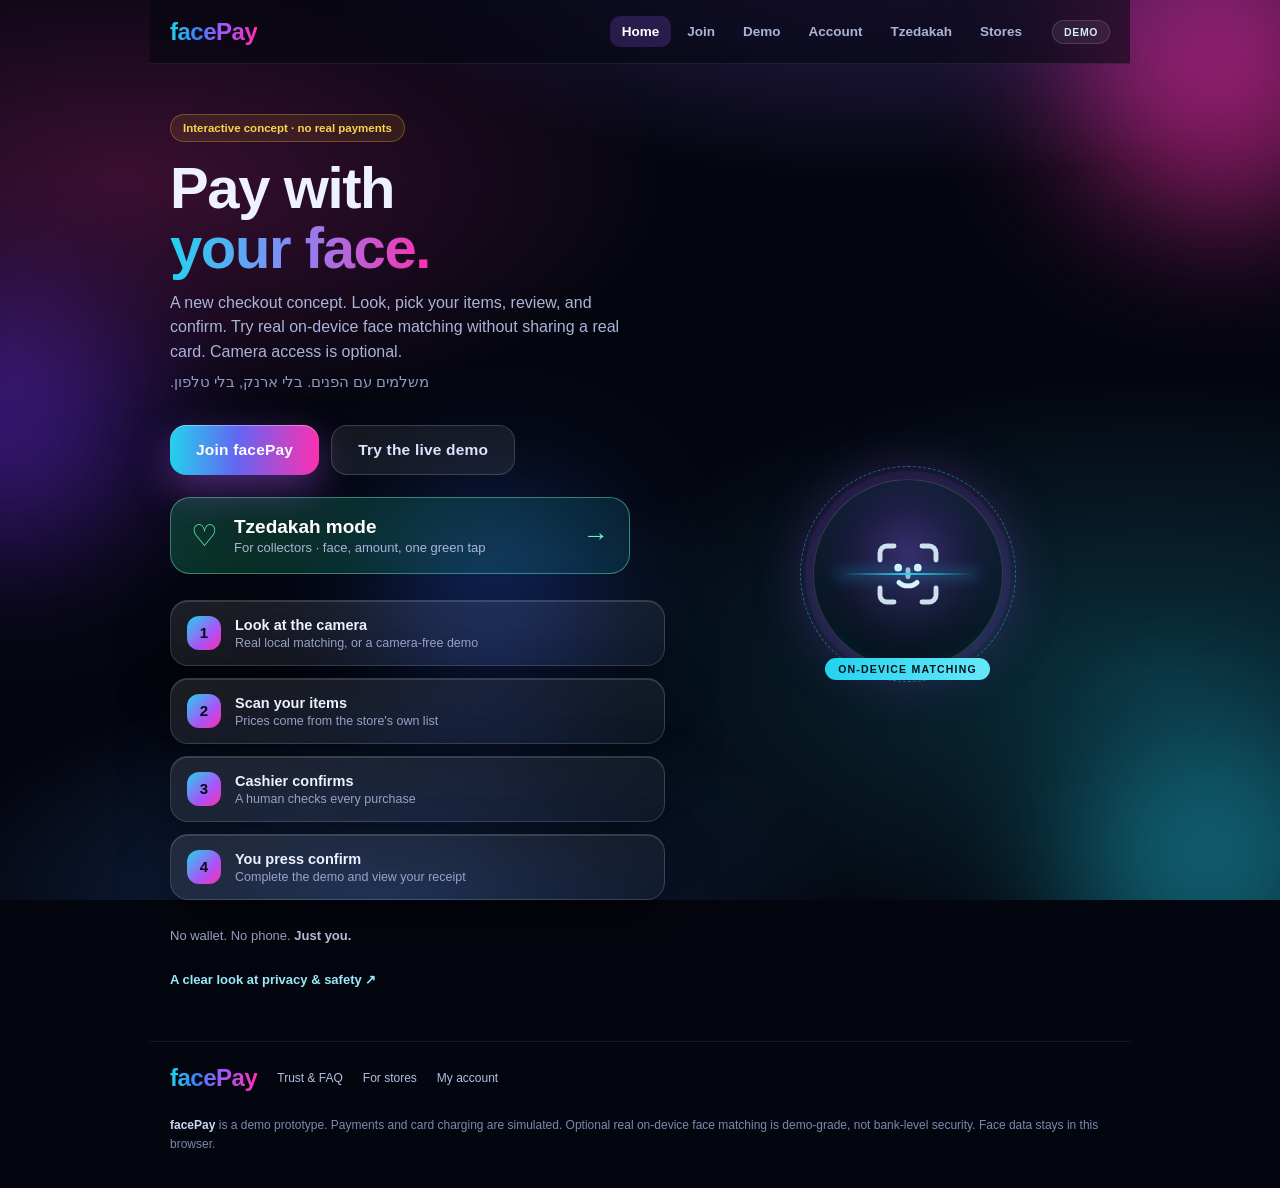
==== commit 48da6e67: "Voice: on-device speech only (processLocally + available pack), else voice off and labeled synthetic" ====
--- a/index.html
+++ b/index.html
@@ -25,7 +25,7 @@
 <link rel="icon" type="image/x-icon" sizes="16x16 32x32 48x48" href="/favicon.ico">
 <link rel="apple-touch-icon" sizes="180x180" href="/apple-touch-icon.png">
 <link rel="manifest" href="/site.webmanifest">
-<link rel="stylesheet" href="/styles.css?v=6">
+<link rel="stylesheet" href="/styles.css?v=7">
 </head>
 <body>
 <a class="skip-link" href="#app">Skip to content</a>
@@ -56,7 +56,9 @@
 </footer>
 
 <script src="/face.js?v=1"></script>
-<script src="/tzedakah.js?v=2"></script>
-<script src="/app.js?v=6"></script>
+<script src="/fpcore.js?v=1"></script>
+<script src="/tzedakah.js?v=4"></script>
+<script src="/settings.js?v=1"></script>
+<script src="/app.js?v=8"></script>
 </body>
 </html>
--- a/styles.css
+++ b/styles.css
@@ -629,3 +629,27 @@
 .tz-clip{width:100%;border-radius:14px;background:#000;max-height:300px}.tz-empty{padding:26px;border-radius:22px;text-align:center}
 @media (max-width:820px){.tz-grid{grid-template-columns:1fr}.tz-title{font-size:34px}.tz-hero-actions{grid-template-columns:1fr}.tz-receipt{grid-template-columns:1fr}.tz-amount strong{font-size:60px}}
 @media (prefers-reduced-motion:reduce){.tz-confirm,.tz-rec,.tz-mic.live .tz-mic-dot,.tz-spin{animation:none}}
+
+/* ---- real backend: login, settings, RTL, simulated labels ---- */
+.tz-simbadge{display:inline-block;margin:10px 0;padding:6px 12px;border-radius:999px;border:1px dashed rgba(251,191,36,.6);background:rgba(251,191,36,.08);color:#fcd34d;font-size:11.5px;font-weight:700;letter-spacing:.06em}
+.fp-login{max-width:460px;margin:0 auto}
+.fp-login input,.st input,.st select{width:100%;padding:14px;border-radius:12px;border:1px solid rgba(255,255,255,.14);background:rgba(8,12,28,.7);color:#eef1ff;font:inherit;font-size:16px}
+.fp-login .field,.st .tz-field{margin-bottom:14px}
+.st .tz-field label,.fp-login label{display:block;font-size:13px;font-weight:600;color:#98a3c8;margin:0 2px 6px}
+.tz[dir=rtl]{text-align:right}
+.tz[dir=rtl] .tz-title,.tz[dir=rtl] .tz-sub{text-align:right}
+.tz[lang=yi]{font-family:"Arial Hebrew","Noto Sans Hebrew","Segoe UI",Arial,sans-serif}
+.tz[lang=yi] .eyebrow{letter-spacing:0}
+.tz-foot{display:flex;gap:16px;justify-content:center;margin:18px 0 0;flex-wrap:wrap}
+a.tz-big{display:block;text-decoration:none;text-align:center}
+.st-top{display:flex;gap:16px;flex-wrap:wrap;align-items:center;margin:10px 0}
+.st-tabs{display:flex;gap:8px;overflow-x:auto;margin:14px 0;padding-bottom:4px}
+.st-tab{flex:1 0 auto;padding:12px 18px;border-radius:999px;border:1px solid rgba(255,255,255,.14);background:rgba(255,255,255,.05);color:#cfd6f5;font:inherit;font-weight:700;min-height:44px}
+.st-tab.on{background:linear-gradient(135deg,#22d3ee,#6366f1);color:#04060f;border-color:transparent}
+.st-card{padding:18px;margin:0 0 14px;border-radius:18px}
+.st-card .tz-big,.st-card .tz-mid{margin-top:10px;width:100%}
+.st-row{display:flex;justify-content:space-between;gap:10px;align-items:center;padding:6px 0;flex-wrap:wrap}
+.st-rec.void{opacity:.55}.st-acts{display:flex;gap:10px}.st-acts .tz-mid{margin-top:6px}
+.st-sum{display:flex;justify-content:space-between;align-items:baseline}.st-sum strong{font-size:30px}
+.st-pin{font-weight:700;color:#7ee7a5}
+.st em{font-style:normal;font-size:11.5px;font-weight:700;color:#fcd34d;letter-spacing:.05em}
